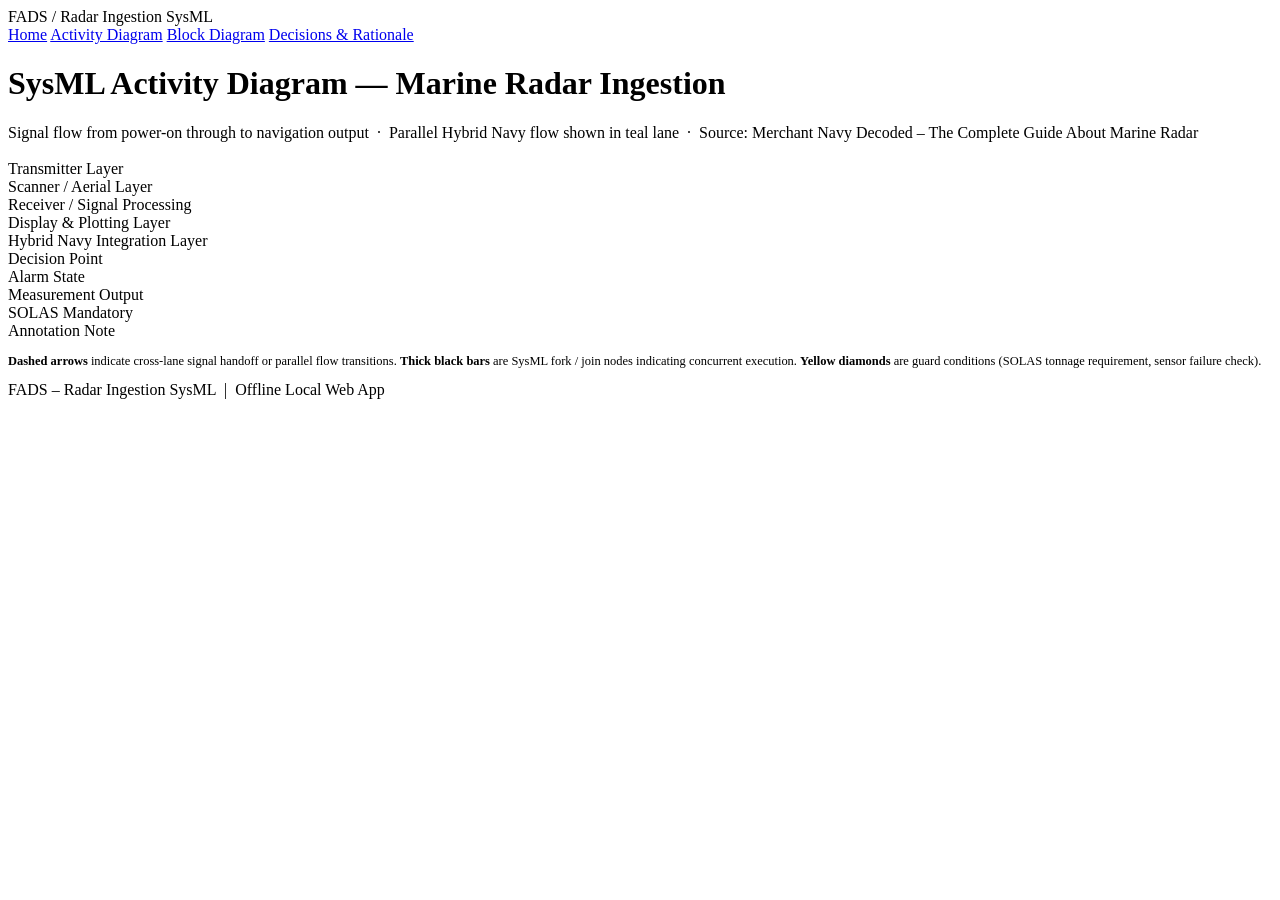
==== radar-webapp/activity.html @ 5dc1370f "Add files via upload" ====
<!DOCTYPE html>
<html lang="en">
<head>
  <meta charset="UTF-8">
  <meta name="viewport" content="width=device-width, initial-scale=1.0">
  <title>Activity Diagram – FADS Radar SysML</title>
  <link rel="stylesheet" href="css/style.css">
</head>
<body>

<header>
  <div class="logo">FADS <span>/ Radar Ingestion SysML</span></div>
  <nav>
    <a href="index.html">Home</a>
    <a href="activity.html" class="active">Activity Diagram</a>
    <a href="bdd.html">Block Diagram</a>
    <a href="rationale.html">Decisions &amp; Rationale</a>
  </nav>
</header>

<div class="page-content">
  <h1 class="page-title">SysML Activity Diagram — Marine Radar Ingestion</h1>
  <p class="page-subtitle">
    Signal flow from power-on through to navigation output &nbsp;·&nbsp;
    Parallel Hybrid Navy flow shown in teal lane &nbsp;·&nbsp;
    Source: Merchant Navy Decoded – The Complete Guide About Marine Radar
  </p>

  <div class="diagram-wrap">
    <div id="activity-svg"></div>
  </div>

  <div class="legend" style="margin-top:18px;">
    <div class="legend-item">
      <div class="legend-swatch" style="background:#DCEEFB;border-color:#1A6EA3;"></div>
      Transmitter Layer
    </div>
    <div class="legend-item">
      <div class="legend-swatch" style="background:#E8F5E9;border-color:#2E7D32;"></div>
      Scanner / Aerial Layer
    </div>
    <div class="legend-item">
      <div class="legend-swatch" style="background:#FBE9E7;border-color:#B71C1C;"></div>
      Receiver / Signal Processing
    </div>
    <div class="legend-item">
      <div class="legend-swatch" style="background:#EDE7F6;border-color:#6A1B9A;"></div>
      Display &amp; Plotting Layer
    </div>
    <div class="legend-item">
      <div class="legend-swatch" style="background:#E0F7FA;border-color:#00695C;"></div>
      Hybrid Navy Integration Layer
    </div>
    <div class="legend-item">
      <div class="legend-swatch" style="background:#FFF9C4;border-color:#F9A825;"></div>
      Decision Point
    </div>
    <div class="legend-item">
      <div class="legend-swatch" style="background:#FFEBEE;border-color:#C62828;"></div>
      Alarm State
    </div>
    <div class="legend-item">
      <div class="legend-swatch" style="background:#F3E5F5;border-color:#7B1FA2;"></div>
      Measurement Output
    </div>
    <div class="legend-item">
      <div class="legend-swatch" style="background:#E8F5E9;border-color:#388E3C;"></div>
      SOLAS Mandatory
    </div>
    <div class="legend-item">
      <div class="legend-swatch" style="background:#FFFDE7;border-color:#F0A500;"></div>
      Annotation Note
    </div>
  </div>

  <p style="margin-top:14px; font-size:0.78rem; color:var(--text-muted);">
    <strong>Dashed arrows</strong> indicate cross-lane signal handoff or parallel flow transitions.
    <strong>Thick black bars</strong> are SysML fork / join nodes indicating concurrent execution.
    <strong>Yellow diamonds</strong> are guard conditions (SOLAS tonnage requirement, sensor failure check).
  </p>
</div>

<footer>
  FADS – Radar Ingestion SysML &nbsp;|&nbsp; Offline Local Web App
</footer>

<script src="js/app.js"></script>
<script src="js/activity.js"></script>
</body>
</html>
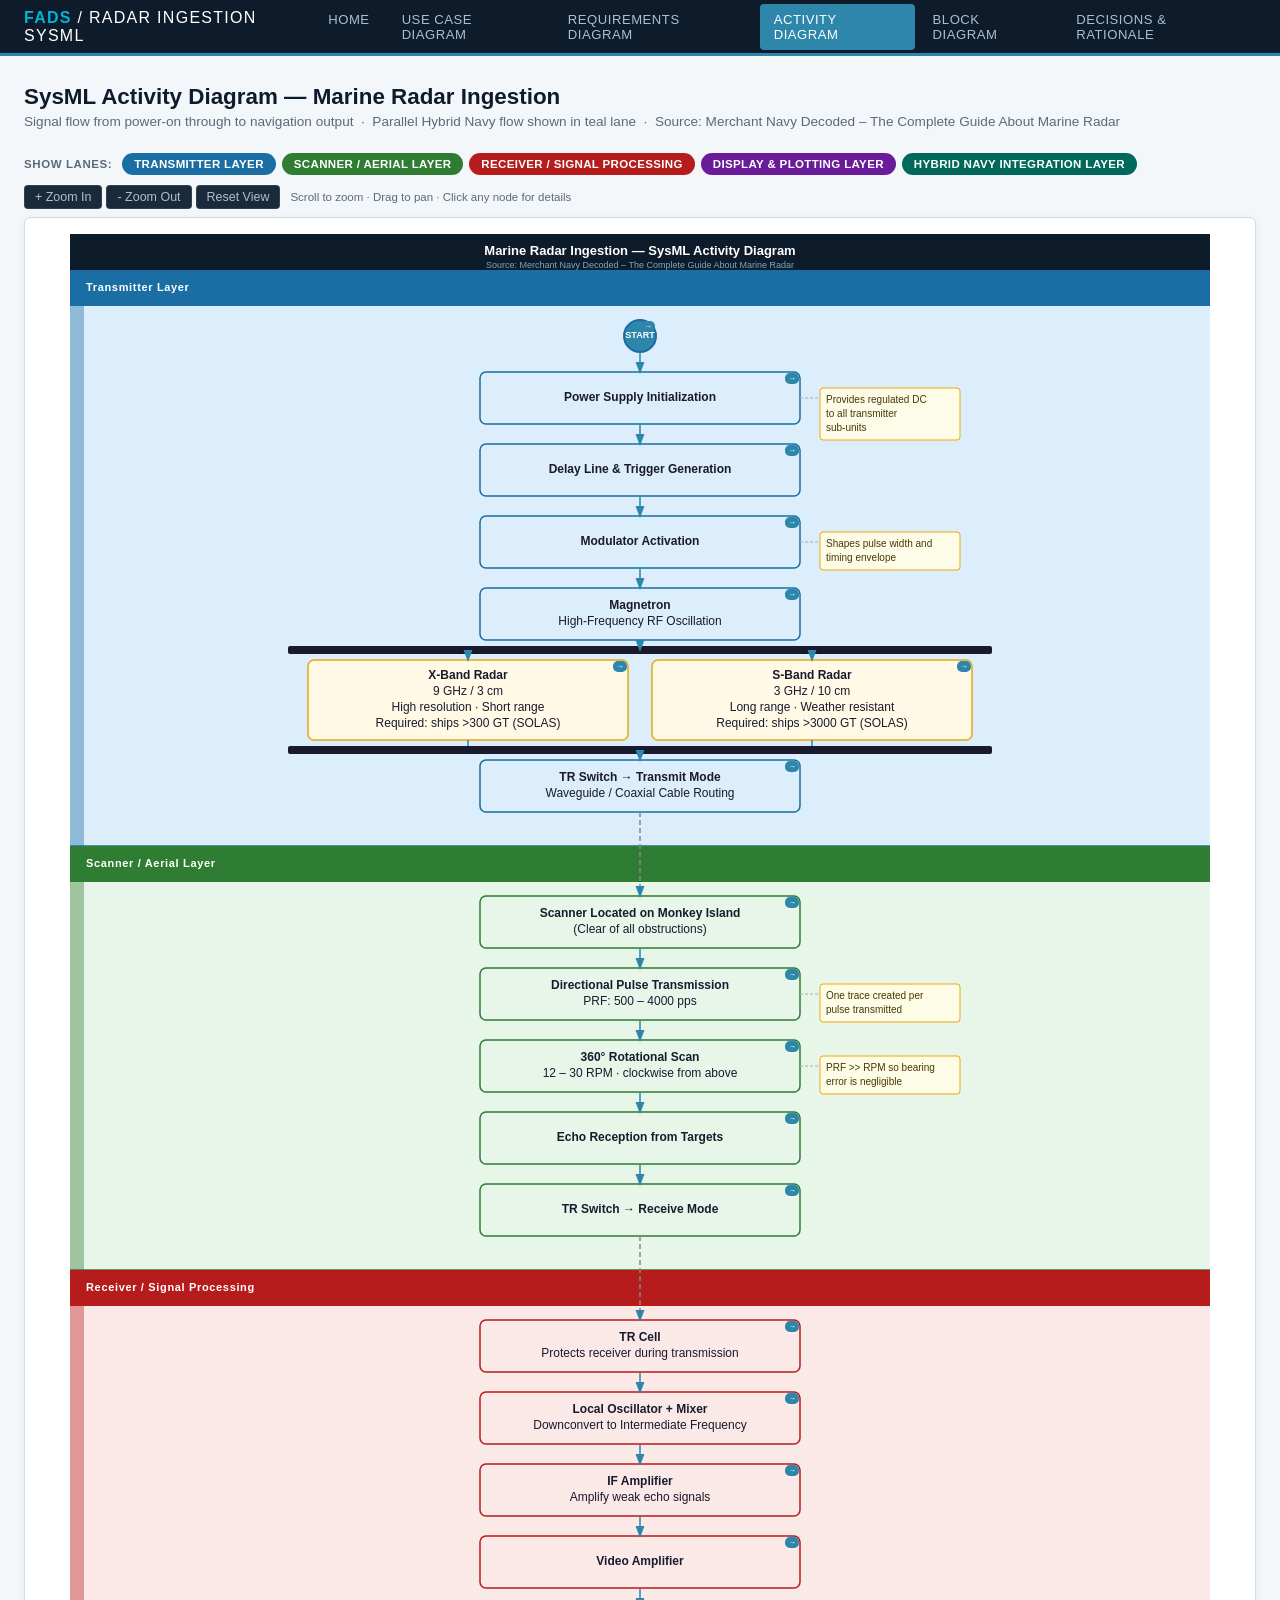
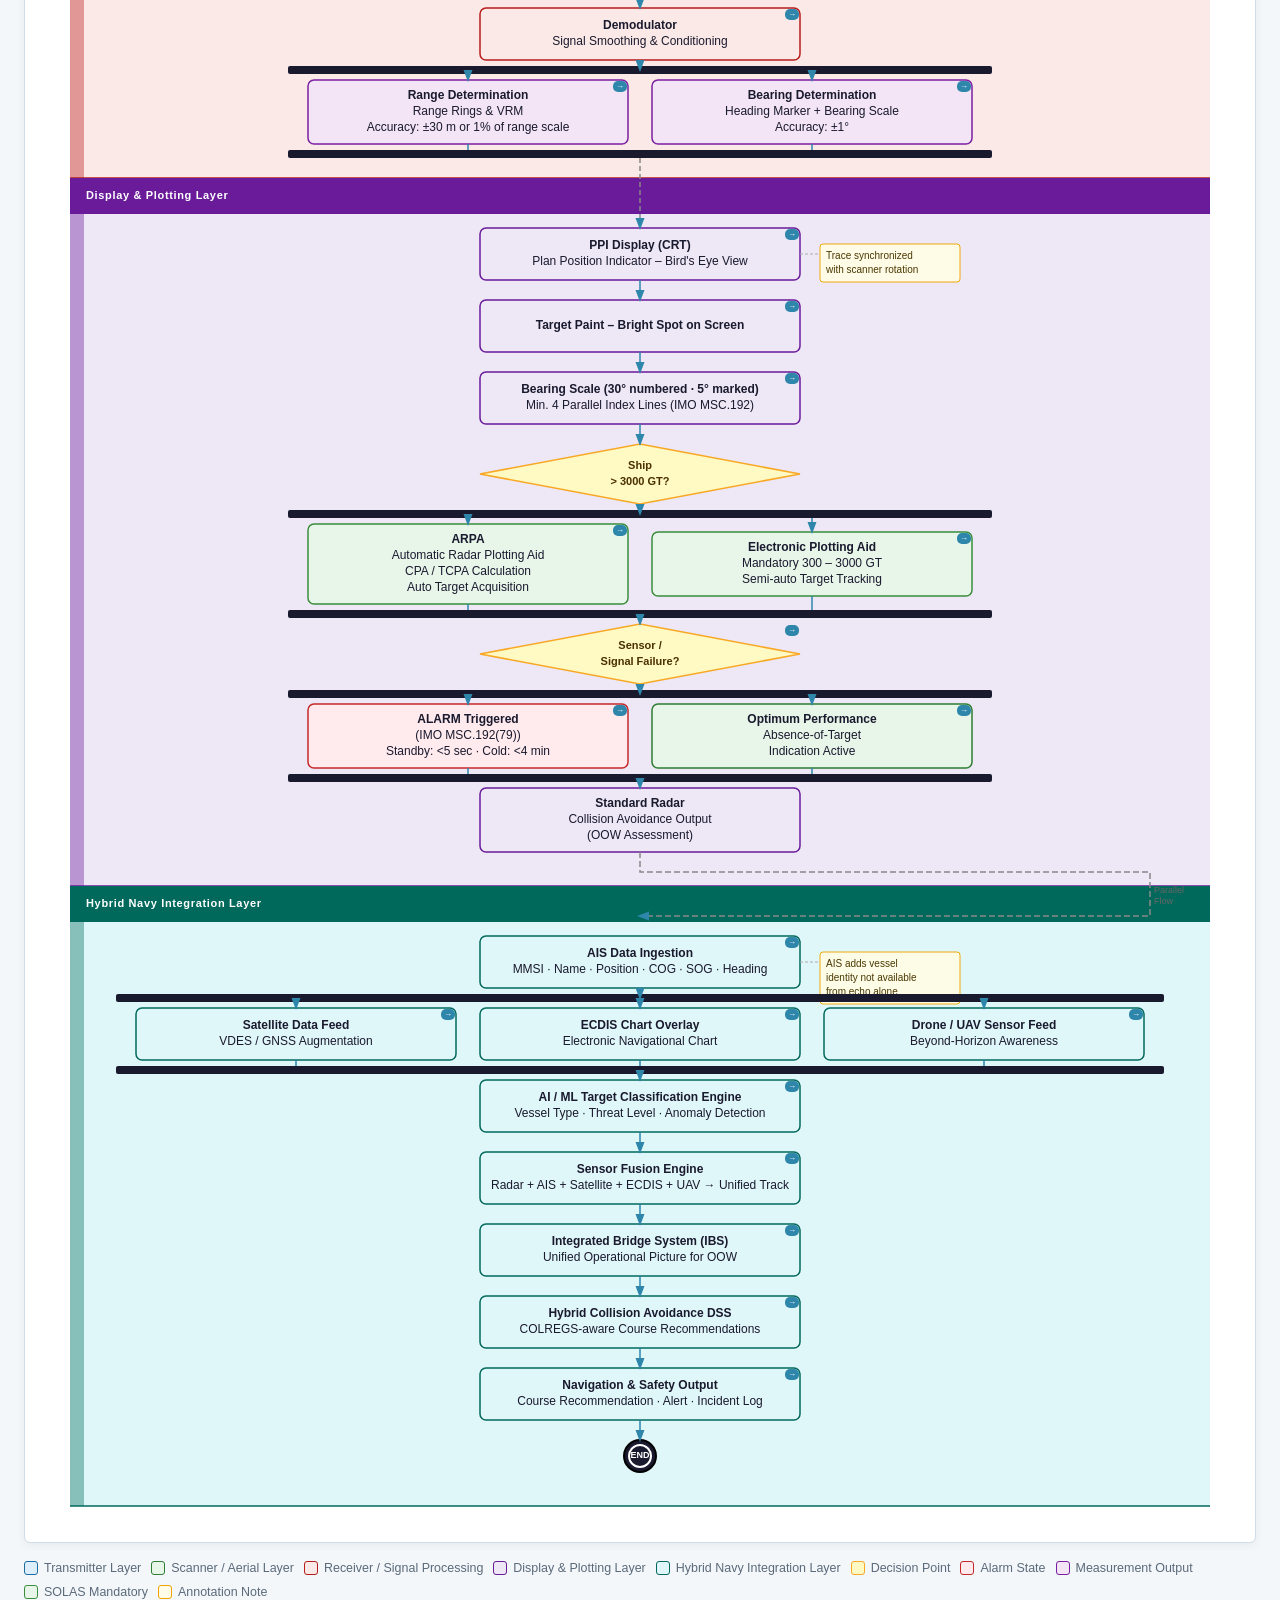
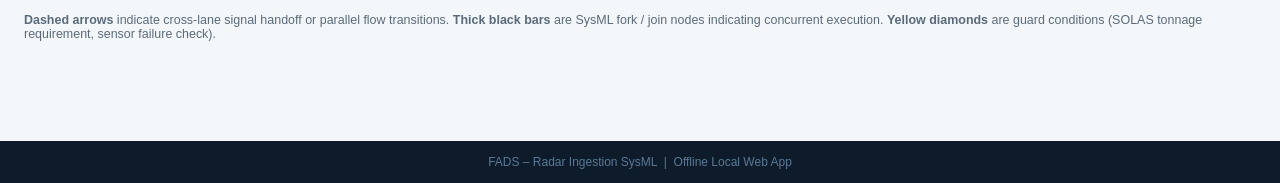
==== commit 1e2eadf9: "Initial" ====
--- a/radar-webapp/activity.html
+++ b/radar-webapp/activity.html
@@ -12,6 +12,8 @@
   <div class="logo">FADS <span>/ Radar Ingestion SysML</span></div>
   <nav>
     <a href="index.html">Home</a>
+    <a href="usecase.html">Use Case Diagram</a>
+    <a href="requirements.html">Requirements Diagram</a>
     <a href="activity.html" class="active">Activity Diagram</a>
     <a href="bdd.html">Block Diagram</a>
     <a href="rationale.html">Decisions &amp; Rationale</a>
@@ -25,6 +27,17 @@
     Parallel Hybrid Navy flow shown in teal lane &nbsp;·&nbsp;
     Source: Merchant Navy Decoded – The Complete Guide About Marine Radar
   </p>
+
+  <div id="lane-filter" class="lane-filter-bar">
+    <span class="filter-label">Show lanes:</span>
+  </div>
+
+  <div id="diagram-toolbar" class="zoom-controls">
+    <button data-zoom="in">+ Zoom In</button>
+    <button data-zoom="out">- Zoom Out</button>
+    <button data-zoom="reset">Reset View</button>
+    <span class="zoom-hint">Scroll to zoom &middot; Drag to pan &middot; Click any node for details</span>
+  </div>
 
   <div class="diagram-wrap">
     <div id="activity-svg"></div>
@@ -85,6 +98,7 @@
 </footer>
 
 <script src="js/app.js"></script>
+<script src="js/interact.js"></script>
 <script src="js/activity.js"></script>
 </body>
 </html>
--- a/radar-webapp/css/style.css
+++ b/radar-webapp/css/style.css
@@ -0,0 +1,437 @@
+/* ============================================================
+   FADS – Radar Ingestion SysML Web App
+   Shared Stylesheet
+   ============================================================ */
+
+:root {
+  --navy:      #0D1B2A;
+  --navy-mid:  #1B2A3B;
+  --accent:    #2E86AB;
+  --accent2:   #00B4D8;
+  --light-bg:  #F4F7FA;
+  --border:    #D0DCE8;
+  --text:      #1A1A2E;
+  --text-muted:#5A6A7A;
+  --white:     #FFFFFF;
+
+  /* Lane colours */
+  --lane-tx:       #DCEEFB;
+  --lane-tx-hdr:   #1A6EA3;
+  --lane-scan:     #E8F5E9;
+  --lane-scan-hdr: #2E7D32;
+  --lane-rx:       #FBE9E7;
+  --lane-rx-hdr:   #B71C1C;
+  --lane-disp:     #EDE7F6;
+  --lane-disp-hdr: #6A1B9A;
+  --lane-hybrid:   #E0F7FA;
+  --lane-hybrid-hdr: #00695C;
+}
+
+* { box-sizing: border-box; margin: 0; padding: 0; }
+
+body {
+  font-family: 'Segoe UI', Arial, sans-serif;
+  background: var(--light-bg);
+  color: var(--text);
+  font-size: 14px;
+}
+
+/* ── TOP NAV ─────────────────────────────────────────────── */
+header {
+  background: var(--navy);
+  color: var(--white);
+  padding: 0 24px;
+  display: flex;
+  align-items: center;
+  justify-content: space-between;
+  height: 56px;
+  position: sticky;
+  top: 0;
+  z-index: 100;
+  border-bottom: 3px solid var(--accent);
+}
+
+header .logo {
+  font-size: 1rem;
+  font-weight: 700;
+  letter-spacing: 0.08em;
+  text-transform: uppercase;
+  color: var(--accent2);
+}
+
+header .logo span {
+  color: var(--white);
+  font-weight: 300;
+}
+
+nav {
+  display: flex;
+  gap: 4px;
+}
+
+nav a {
+  color: #A8C0D6;
+  text-decoration: none;
+  padding: 8px 14px;
+  border-radius: 4px;
+  font-size: 0.82rem;
+  font-weight: 500;
+  letter-spacing: 0.04em;
+  text-transform: uppercase;
+  transition: background 0.15s, color 0.15s;
+}
+
+nav a:hover,
+nav a.active {
+  background: var(--accent);
+  color: var(--white);
+}
+
+/* ── PAGE WRAPPER ────────────────────────────────────────── */
+.page-content {
+  max-width: 1400px;
+  margin: 0 auto;
+  padding: 28px 24px 60px;
+}
+
+.page-title {
+  font-size: 1.4rem;
+  font-weight: 700;
+  color: var(--navy);
+  margin-bottom: 4px;
+}
+
+.page-subtitle {
+  font-size: 0.85rem;
+  color: var(--text-muted);
+  margin-bottom: 24px;
+}
+
+.page-subtitle a {
+  color: var(--accent);
+  text-decoration: none;
+}
+
+/* ── DIAGRAM CONTAINER ───────────────────────────────────── */
+.diagram-wrap {
+  background: var(--white);
+  border: 1px solid var(--border);
+  border-radius: 6px;
+  padding: 16px;
+  overflow-x: auto;
+  box-shadow: 0 2px 8px rgba(0,0,0,0.06);
+}
+
+.diagram-wrap svg {
+  display: block;
+  margin: 0 auto;
+}
+
+/* ── LEGEND ──────────────────────────────────────────────── */
+.legend {
+  display: flex;
+  flex-wrap: wrap;
+  gap: 10px;
+  margin-top: 16px;
+}
+
+.legend-item {
+  display: flex;
+  align-items: center;
+  gap: 6px;
+  font-size: 0.78rem;
+  color: var(--text-muted);
+}
+
+.legend-swatch {
+  width: 14px;
+  height: 14px;
+  border-radius: 3px;
+  border: 1px solid rgba(0,0,0,0.15);
+  flex-shrink: 0;
+}
+
+/* ── INFO CARDS (index page) ─────────────────────────────── */
+.card-grid {
+  display: grid;
+  grid-template-columns: repeat(auto-fill, minmax(260px, 1fr));
+  gap: 16px;
+  margin-top: 24px;
+}
+
+.card {
+  background: var(--white);
+  border: 1px solid var(--border);
+  border-radius: 6px;
+  padding: 20px;
+  text-decoration: none;
+  color: var(--text);
+  transition: box-shadow 0.15s, border-color 0.15s;
+  display: block;
+}
+
+.card:hover {
+  box-shadow: 0 4px 16px rgba(46,134,171,0.15);
+  border-color: var(--accent);
+}
+
+.card-icon {
+  font-size: 1.8rem;
+  margin-bottom: 10px;
+}
+
+.card-title {
+  font-weight: 700;
+  font-size: 0.95rem;
+  margin-bottom: 6px;
+  color: var(--navy);
+}
+
+.card-desc {
+  font-size: 0.8rem;
+  color: var(--text-muted);
+  line-height: 1.5;
+}
+
+/* ── SOURCE BADGE ────────────────────────────────────────── */
+.source-badge {
+  display: inline-flex;
+  align-items: center;
+  gap: 6px;
+  background: var(--navy-mid);
+  color: #A8C0D6;
+  font-size: 0.72rem;
+  padding: 4px 10px;
+  border-radius: 12px;
+  margin-bottom: 20px;
+  letter-spacing: 0.03em;
+}
+
+/* ── RATIONALE PAGE ──────────────────────────────────────── */
+.rationale-body {
+  max-width: 860px;
+}
+
+.rationale-body h2 {
+  font-size: 1.1rem;
+  color: var(--navy);
+  margin: 28px 0 10px;
+  padding-bottom: 6px;
+  border-bottom: 2px solid var(--border);
+}
+
+.rationale-body h3 {
+  font-size: 0.95rem;
+  color: var(--accent);
+  margin: 18px 0 8px;
+}
+
+.rationale-body p {
+  line-height: 1.7;
+  margin-bottom: 10px;
+  color: var(--text);
+}
+
+.rationale-body ul, .rationale-body ol {
+  padding-left: 22px;
+  margin-bottom: 12px;
+}
+
+.rationale-body li {
+  line-height: 1.7;
+  margin-bottom: 4px;
+}
+
+.decision-table {
+  width: 100%;
+  border-collapse: collapse;
+  margin: 12px 0 18px;
+  font-size: 0.82rem;
+}
+
+.decision-table th {
+  background: var(--navy);
+  color: var(--white);
+  padding: 8px 12px;
+  text-align: left;
+  font-weight: 600;
+}
+
+.decision-table td {
+  border: 1px solid var(--border);
+  padding: 7px 12px;
+  vertical-align: top;
+  line-height: 1.5;
+}
+
+.decision-table tr:nth-child(even) td {
+  background: var(--light-bg);
+}
+
+.tag {
+  display: inline-block;
+  padding: 2px 8px;
+  border-radius: 10px;
+  font-size: 0.72rem;
+  font-weight: 600;
+  text-transform: uppercase;
+}
+
+.tag-source  { background: #E3F2FD; color: #1565C0; }
+.tag-decision { background: #FFF3E0; color: #E65100; }
+.tag-rationale { background: #E8F5E9; color: #2E7D32; }
+
+/* ── FOOTER ──────────────────────────────────────────────── */
+footer {
+  background: var(--navy);
+  color: #5A7A95;
+  font-size: 0.75rem;
+  text-align: center;
+  padding: 14px;
+  margin-top: 40px;
+}
+
+/* ── INTERACTIVE: Tooltip ────────────────────────────────── */
+.sysml-tooltip {
+  position: fixed;
+  display: none;
+  background: var(--navy);
+  color: #E0EEF8;
+  font-size: 0.78rem;
+  font-family: 'Segoe UI', Arial, sans-serif;
+  padding: 5px 10px;
+  border-radius: 4px;
+  pointer-events: none;
+  z-index: 9000;
+  max-width: 260px;
+  box-shadow: 0 2px 8px rgba(0,0,0,0.4);
+  white-space: nowrap;
+}
+
+/* ── INTERACTIVE: Detail Panel ───────────────────────────── */
+.detail-panel {
+  position: fixed;
+  display: none;
+  width: 316px;
+  max-height: 68vh;
+  background: var(--white);
+  border: 1px solid rgba(0,0,0,0.13);
+  border-top: 3px solid var(--accent);
+  border-radius: 0 0 8px 8px;
+  box-shadow: 0 8px 28px rgba(0,0,0,0.22);
+  overflow-y: auto;
+  z-index: 600;
+  padding: 12px 14px 14px;
+  pointer-events: auto;
+}
+.detail-panel.open { display: block; }
+
+.detail-close {
+  position: absolute;
+  top: 8px; right: 10px;
+  background: none; border: none;
+  font-size: 0.85rem; color: var(--text-muted);
+  cursor: pointer; padding: 2px 6px; border-radius: 4px;
+  line-height: 1;
+}
+.detail-close:hover { background: var(--light-bg); color: var(--text); }
+
+.dp-stereo { font-size: 0.72rem; color: var(--text-muted); font-style: italic; margin-bottom: 2px; }
+.dp-title  { font-size: 1rem; font-weight: 700; color: var(--navy); margin-bottom: 6px; padding-right: 24px; }
+.dp-meta   { font-size: 0.75rem; color: var(--accent); font-weight: 600; margin-bottom: 10px; }
+.dp-desc   { font-size: 0.82rem; line-height: 1.6; color: var(--text); margin-bottom: 12px; }
+
+.dp-section {
+  font-size: 0.72rem; font-weight: 700;
+  text-transform: uppercase; letter-spacing: 0.06em;
+  color: var(--text-muted); margin: 12px 0 4px;
+}
+.dp-list { padding-left: 16px; margin: 0 0 8px; }
+.dp-list li { font-size: 0.78rem; font-family: Consolas, monospace; color: var(--text); line-height: 1.7; }
+
+.dp-note {
+  background: #FFFDE7; border-left: 3px solid #F0A500;
+  font-size: 0.78rem; color: #4A3800; padding: 6px 10px;
+  border-radius: 0 4px 4px 0; margin-top: 10px; font-style: italic;
+}
+
+/* ── INTERACTIVE: Zoom Controls ──────────────────────────── */
+.zoom-controls {
+  display: flex; align-items: center; gap: 4px; margin-bottom: 8px;
+}
+.zoom-controls button {
+  background: var(--navy-mid); color: #A8C0D6;
+  border: 1px solid rgba(255,255,255,0.1); border-radius: 4px;
+  padding: 4px 10px; font-size: 0.78rem; cursor: pointer;
+  font-family: 'Segoe UI', Arial, sans-serif; transition: background 0.15s, color 0.15s;
+}
+.zoom-controls button:hover { background: var(--accent); color: var(--white); }
+.zoom-hint { font-size: 0.72rem; color: var(--text-muted); margin-left: 6px; }
+
+/* ── INTERACTIVE: Lane Filter ────────────────────────────── */
+.lane-filter-bar {
+  display: flex; flex-wrap: wrap; gap: 6px;
+  margin-bottom: 10px; align-items: center;
+}
+.filter-label {
+  font-size: 0.72rem; color: var(--text-muted);
+  text-transform: uppercase; letter-spacing: 0.05em;
+  font-weight: 600; margin-right: 4px;
+}
+.lane-filter-btn {
+  font-size: 0.72rem; font-family: 'Segoe UI', Arial, sans-serif;
+  padding: 3px 10px; border-radius: 12px; border: 2px solid #ccc;
+  background: var(--white); color: var(--text-muted);
+  cursor: pointer; transition: all 0.15s; font-weight: 600;
+  letter-spacing: 0.03em; text-transform: uppercase;
+}
+
+/* ── INTERACTIVE: Cross-diagram reference links ──────────── */
+.dp-crossref {
+  display: block;
+  font-size: 0.78rem;
+  color: var(--accent);
+  text-decoration: none;
+  padding: 5px 0;
+  border-bottom: 1px solid var(--border);
+  transition: color 0.15s;
+}
+.dp-crossref:last-child { border-bottom: none; }
+.dp-crossref:hover { color: var(--navy); text-decoration: underline; }
+
+/* ── INTERACTIVE: URL-highlight flash ────────────────────── */
+@keyframes nodeFlash {
+  0%   { filter: drop-shadow(0 0 10px rgba(46,134,171,0.9)); opacity: 1; }
+  40%  { filter: drop-shadow(0 0 3px rgba(46,134,171,0.3));  opacity: 0.7; }
+  100% { filter: drop-shadow(0 0 10px rgba(46,134,171,0.9)); opacity: 1; }
+}
+.highlight-flash { animation: nodeFlash 0.55s ease 3; }
+
+/* ── INTERACTIVE: Node hover (Activity) ──────────────────── */
+.node-group { cursor: pointer; }
+.node-group:hover rect,
+.node-group:hover polygon,
+.node-group:hover circle { opacity: 0.85; }
+
+/* ── INTERACTIVE: Block states (BDD) ─────────────────────── */
+.block-group { cursor: pointer; transition: opacity 0.2s; }
+.block-group.dimmed  { opacity: 0.1; pointer-events: none; }
+.block-group.selected { filter: drop-shadow(0 0 7px rgba(46,134,171,0.85)); }
+
+.conn-group { transition: opacity 0.2s; }
+.conn-group.dimmed { opacity: 0.05; }
+.conn-group.highlighted line,
+.conn-group.highlighted polyline { stroke-width: 3 !important; }
+
+/* ── INTERACTIVE: Requirements Diagram nodes ─────────────────── */
+.req-group, .req-node { cursor: pointer; transition: filter 0.15s; }
+.req-group:hover, .req-node:hover {
+  filter: drop-shadow(0 0 6px rgba(46,134,171,0.55));
+}
+
+/* ── INTERACTIVE: Link count badges ──────────────────────────── */
+.link-badge rect { transition: opacity 0.15s; }
+
+/* ── INTERACTIVE: Use case actor + node cursor ───────────────── */
+.uc-node, .actor-group { cursor: pointer; }
+.uc-node:hover ellipse { filter: brightness(0.92); }
